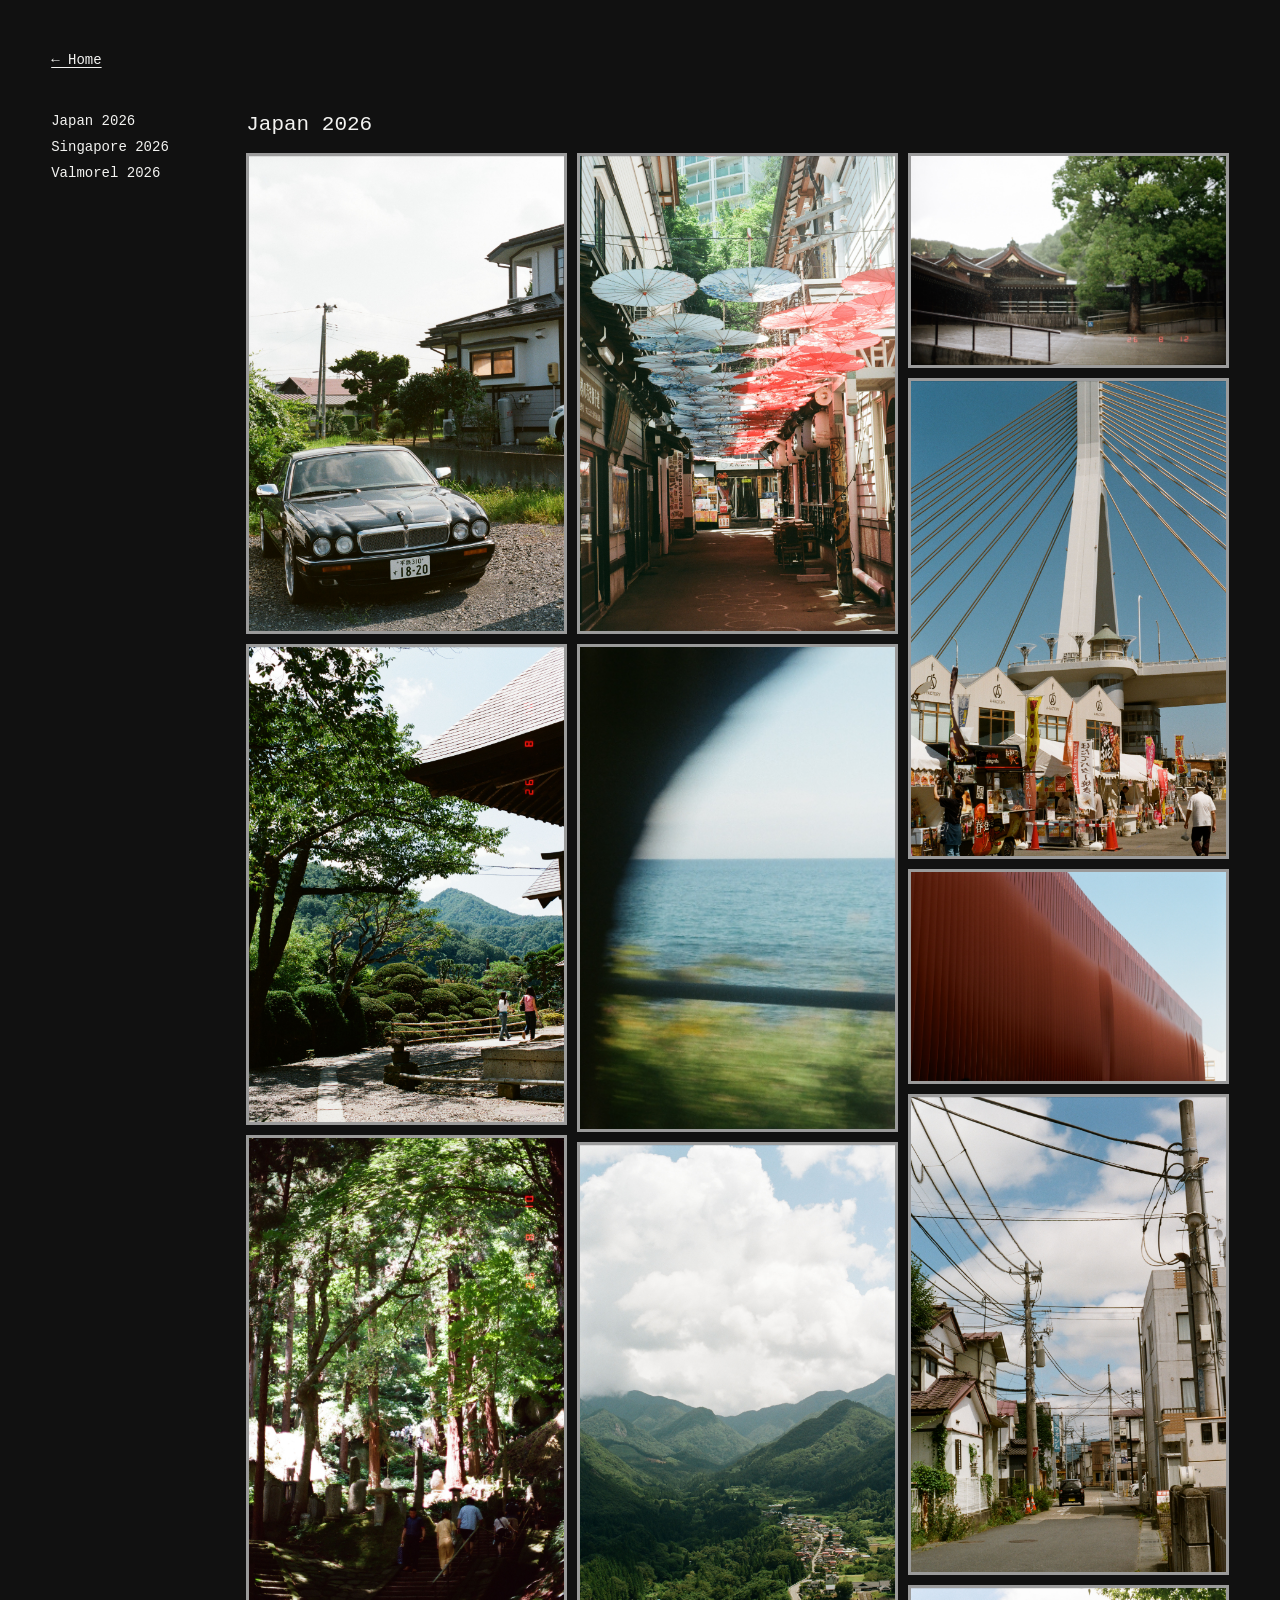
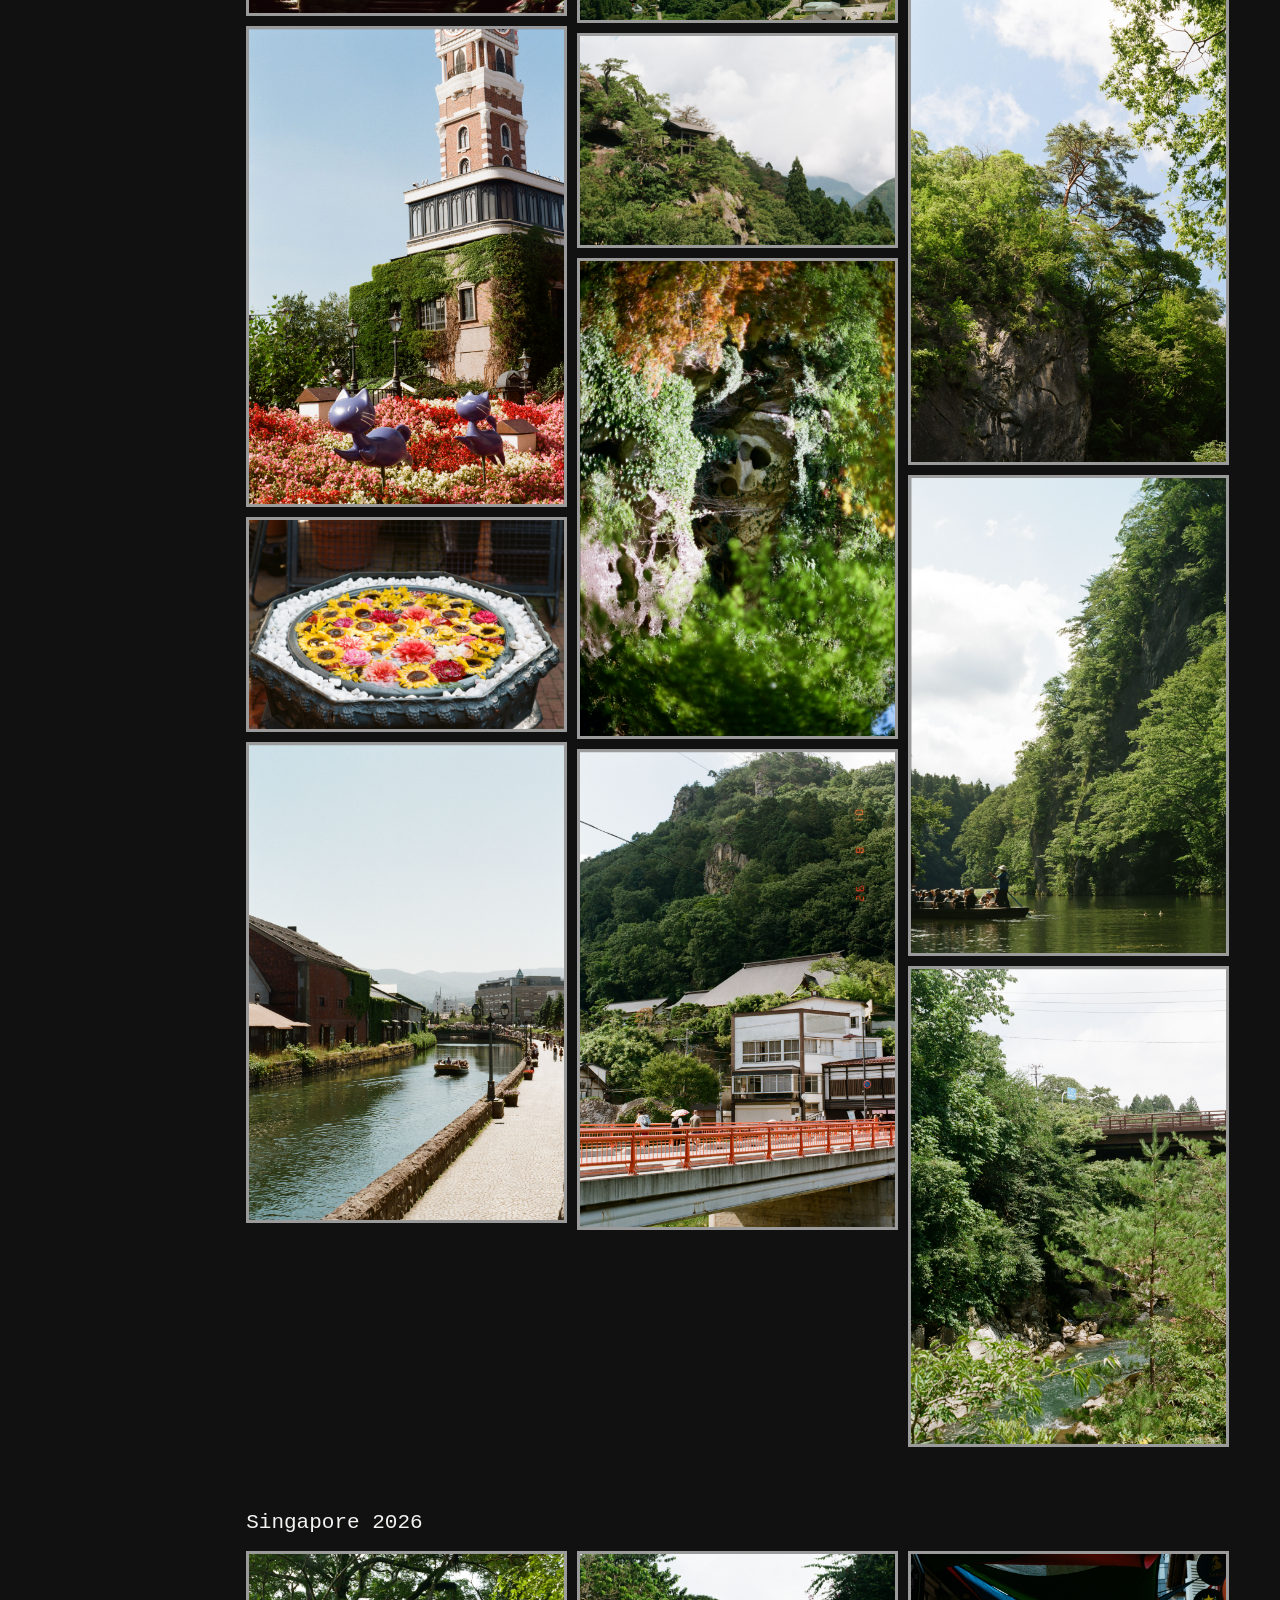
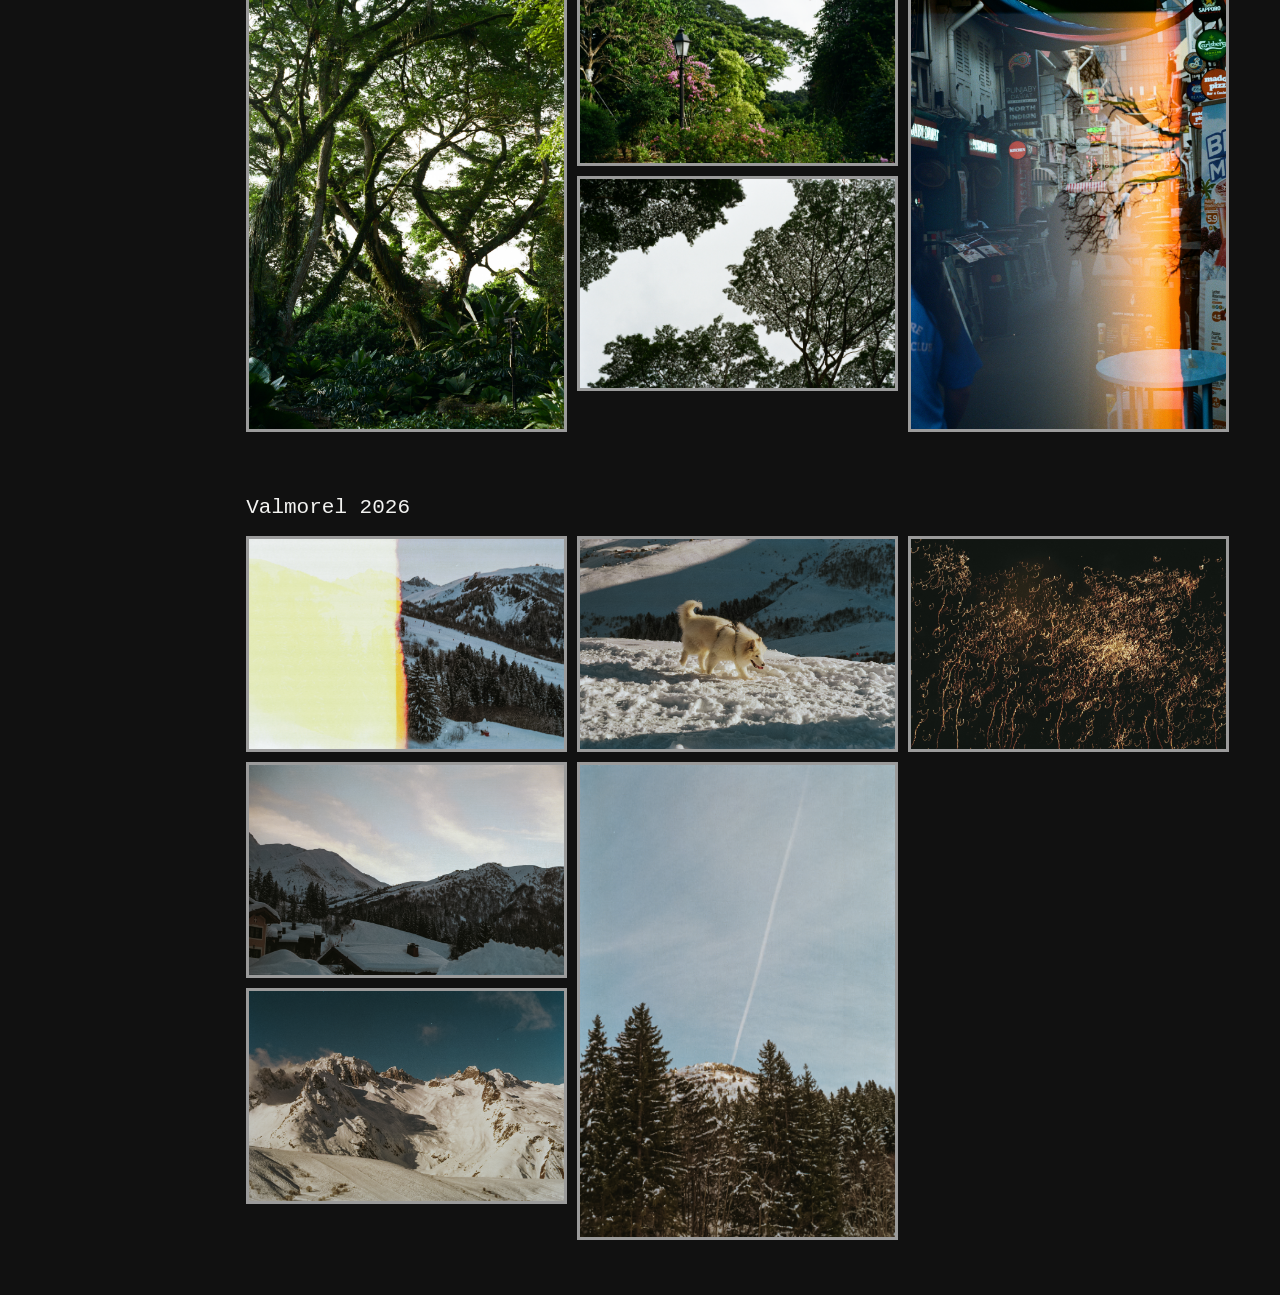
==== photos/index.html @ f501986d "new version" ====
<!doctype html>
<html lang="en">
  <head>
    <meta charset="utf-8" />
    <meta name="viewport" content="width=device-width, initial-scale=1" />
    <meta name="description" content="An ongoing collection of photos by Leonardo Santos." />
    <title>Photos | Leonardo Santos</title>
    <link rel="stylesheet" href="../style.css" />
  </head>
  <body class="photos-page">
    <main class="photos-shell">
      <a class="photos-back" href="../">← Home</a>
      <div class="photos-layout">
        <aside class="photos-sidebar" aria-label="Photo albums"><nav><a href="#japan">Japan 2026</a><a href="#singapore">Singapore 2026</a><a href="#valmorel">Valmorel 2026</a></nav></aside>
        <section class="albums" aria-label="Photos">
          <article class="album" id="japan">
            <h1>Japan 2026</h1>
            <div class="photo-grid">
              <button class="photo-button" type="button"><img src="japan2026/000030840003.jpeg" alt="Japan 2026, photograph 1" loading="lazy" /></button>
              <button class="photo-button" type="button"><img src="japan2026/000030840032.jpeg" alt="Japan 2026, photograph 2" loading="lazy" /></button>
              <button class="photo-button" type="button"><img src="japan2026/000030840033.jpeg" alt="Japan 2026, photograph 3" loading="lazy" /></button>
              <button class="photo-button" type="button"><img src="japan2026/000030850004.jpeg" alt="Japan 2026, photograph 4" loading="lazy" /></button>
              <button class="photo-button" type="button"><img src="japan2026/000030850005.jpg" alt="Japan 2026 photograph" loading="lazy" /></button>
              <button class="photo-button" type="button"><img src="japan2026/000030850023.jpeg" alt="Japan 2026, photograph 5" loading="lazy" /></button>
              <button class="photo-button" type="button"><img src="japan2026/000030850024.jpeg" alt="Japan 2026, photograph 6" loading="lazy" /></button>
              <button class="photo-button" type="button"><img src="japan2026/000030850027.jpg" alt="Japan 2026 photograph" loading="lazy" /></button>
              <button class="photo-button" type="button"><img src="japan2026/000030860006.jpeg" alt="Japan 2026, photograph 7" loading="lazy" /></button>
              <button class="photo-button" type="button"><img src="japan2026/000030860005.jpg" alt="Japan 2026 photograph" loading="lazy" /></button>
              <button class="photo-button" type="button"><img src="japan2026/000030860012.jpeg" alt="Japan 2026, photograph 8" loading="lazy" /></button>
              <button class="photo-button" type="button"><img src="japan2026/000030860016.jpeg" alt="Japan 2026, photograph 9" loading="lazy" /></button>
              <button class="photo-button" type="button"><img src="japan2026/000030860022.jpg" alt="Japan 2026 photograph" loading="lazy" /></button>
              <button class="photo-button" type="button"><img src="japan2026/000030870004.jpeg" alt="Japan 2026, photograph 10" loading="lazy" /></button>
              <button class="photo-button" type="button"><img src="japan2026/000030870002.jpg" alt="Japan 2026 photograph" loading="lazy" /></button>
              <button class="photo-button" type="button"><img src="japan2026/000030870008.jpeg" alt="Japan 2026, photograph 11" loading="lazy" /></button>
              <button class="photo-button" type="button"><img src="japan2026/000030870015.jpeg" alt="Japan 2026, photograph 12" loading="lazy" /></button>
              <button class="photo-button" type="button"><img src="japan2026/000030870017.jpeg" alt="Japan 2026, photograph 13" loading="lazy" /></button>
              <button class="photo-button" type="button"><img src="japan2026/000030870021.jpeg" alt="Japan 2026, photograph 14" loading="lazy" /></button>
            </div>
          </article>
          <article class="album" id="singapore">
            <h1>Singapore 2026</h1>
            <div class="photo-grid">
              <button class="photo-button" type="button"><img src="singapore2026/002096350004.jpg" alt="Singapore 2026, photograph 1" loading="lazy" /></button>
              <button class="photo-button" type="button"><img src="singapore2026/002096350007.jpg" alt="Singapore 2026, photograph 2" loading="lazy" /></button>
              <button class="photo-button" type="button"><img src="singapore2026/002096350013.jpg" alt="Singapore 2026, photograph 3" loading="lazy" /></button>
              <button class="photo-button" type="button"><img src="singapore2026/002096350025.jpg" alt="Singapore 2026, photograph 4" loading="lazy" /></button>
            </div>
          </article>
          <article class="album" id="valmorel">
            <h1>Valmorel 2026</h1>
            <div class="photo-grid">
              <button class="photo-button" type="button"><img src="valmorel2026/002.jpg" alt="Valmorel 2026, photograph 1" loading="lazy" /></button>
              <button class="photo-button" type="button"><img src="valmorel2026/006.jpg" alt="Valmorel 2026, photograph 2" loading="lazy" /></button>
              <button class="photo-button" type="button"><img src="valmorel2026/007.jpg" alt="Valmorel 2026, photograph 3" loading="lazy" /></button>
              <button class="photo-button" type="button"><img src="valmorel2026/011.jpg" alt="Valmorel 2026, photograph 4" loading="lazy" /></button>
              <button class="photo-button" type="button"><img src="valmorel2026/024.jpg" alt="Valmorel 2026, photograph 5" loading="lazy" /></button>
              <button class="photo-button" type="button"><img src="valmorel2026/032.jpg" alt="Valmorel 2026, photograph 6" loading="lazy" /></button>
            </div>
          </article>
        </section>
      </div>
    </main>
    <dialog class="photo-viewer" aria-label="Photo viewer"><button class="viewer-close" type="button" aria-label="Close">×</button><button class="viewer-previous" type="button" aria-label="Previous photo">←</button><img src="" alt="" /><button class="viewer-next" type="button" aria-label="Next photo">→</button></dialog>
    <script src="../app.js"></script>
  </body>
</html>
---- style.css ----
@import url("https://cdn.jsdelivr.net/npm/@fontsource/iosevka@5.2.5/400.css");

* { box-sizing: border-box; }
html, body { min-height: 100%; }
body { margin: 0; background: #000; color: #fff; font-family: "Iosevka", monospace; }
a { color: inherit; }
main { min-height: 100svh; display: grid; place-items: center; padding: 32px; }
.portfolio-row { display: flex; align-items: center; gap: 32px; }
.portfolio-frame { position: relative; width: min(75svh, 960px); aspect-ratio: 3 / 4; overflow: hidden; }
.portfolio-frame > img { display: block; width: 100%; height: 100%; object-fit: cover; }
/* These transparent links sit over the words in the portfolio image. Adjust their positions when you replace the placeholder image. */
.portfolio-links { position: absolute; inset: 0; color: transparent; user-select: none; }
.portfolio-links h1, .portfolio-links h2, .portfolio-links p { position: absolute; margin: 0; color: transparent; }
.hit { position: absolute; display: block; color: transparent; outline-offset: 3px; }
.hit:focus-visible { outline: 2px solid #4b82ff; background: rgba(75,130,255,.22); }
.work-one { left: 17%; top: 35%; width: 75%; height: 6%; }
.work-two { left: 17%; top: 41%; width: 68%; height: 5%; }
.project-one { left: 17%; top: 50%; width: 75%; height: 5%; }
.project-two { left: 17%; top: 55%; width: 75%; height: 7%; }
.contact { left: 17%; top: 67%; width: 62%; height: 5%; }
.github { left: 17%; top: 72%; width: 42%; height: 5%; }
.photo-link { margin: 0; font-size: 18px; }
.photo-link a { text-underline-offset: 4px; }
.photo-link a:hover { color: #bbb; }
/* Photos: plain albums. */
.photos-page { display:block; padding:clamp(18px,4vw,52px); background:#111; color:#f3f3f1; font-family:"Iosevka",monospace; }.photos-shell { display:block; min-height:0; max-width:1200px; padding:0; margin:0 auto; }.photos-back { font-size:14px; color:#f3f3f1; text-underline-offset:3px; }.photos-layout { display:grid; grid-template-columns:150px minmax(0,1fr); gap:45px; margin-top:44px; }.photos-sidebar nav { position:sticky; top:25px; display:grid; gap:10px; }.photos-sidebar a { width:max-content; font-size:14px; color:#f3f3f1; text-decoration:none; }.photos-sidebar a:hover { text-decoration:underline; text-underline-offset:3px; }.albums { display:grid; gap:64px; }.album h1 { margin:0 0 17px; font:normal 21px "Iosevka",monospace; }.photo-grid { columns:3 200px; column-gap:10px; }.photo-button { display:block; width:100%; break-inside:avoid; margin:0 0 10px; padding:0; border:3px solid rgba(255,255,255,.58); background:none; cursor:pointer; }.photo-button img { display:block; width:100%; height:auto; aspect-ratio:auto; object-fit:contain; transition:opacity .2s ease; }.photo-button:hover img { opacity:.78; }.photo-viewer { width:100%; height:100%; max-width:none; max-height:none; margin:0; padding:56px; border:0; background:transparent; color:#fff; }.photo-viewer[open] { display:grid; place-items:center; }.photo-viewer::backdrop { background:rgba(15,15,15,.55); backdrop-filter:blur(3px); animation:viewer-backdrop .22s ease-out; }.photo-viewer[open] img { animation:viewer-image .25s cubic-bezier(.2,.7,.2,1); }.photo-viewer img { display:block; width:auto; height:auto; max-width:100%; max-height:calc(100svh - 112px); margin:0; border:3px solid rgba(255,255,255,.82); box-shadow:0 12px 42px rgba(0,0,0,.28); }.photo-viewer button { position:fixed; border:0; background:transparent; color:#fff; font:22px "Iosevka",monospace; cursor:pointer; opacity:.82; transition:opacity .15s ease,transform .15s ease; }.photo-viewer button:hover { opacity:1; transform:scale(1.08); }.viewer-close { top:18px; right:22px; font-size:28px!important; }.viewer-previous { left:20px; top:50%; }.viewer-next { right:20px; top:50%; } @keyframes viewer-backdrop { from { background:rgba(15,15,15,0); backdrop-filter:blur(0); } to { background:rgba(15,15,15,.55); backdrop-filter:blur(3px); } } @keyframes viewer-image { from { opacity:0; transform:scale(.985); } to { opacity:1; transform:scale(1); } } @media (prefers-reduced-motion:reduce) { .photo-button img,.photo-viewer button { transition:none; }.photo-viewer::backdrop,.photo-viewer[open] img { animation:none; } }
@media (max-width:650px) { main { padding:20px; }.portfolio-row { display:block; }.portfolio-frame { width:min(100%,480px); }.photo-link { margin:16px 0 0; }.photos-page { padding:20px; }.photos-layout { grid-template-columns:1fr; gap:30px; margin-top:30px; }.photos-sidebar nav { position:static; display:flex; gap:18px; }.albums { gap:42px; }.photo-grid { columns:2 140px; column-gap:7px; }.photo-button { margin-bottom:7px; }.photo-viewer { padding:45px 12px; }.viewer-previous { left:6px; }.viewer-next { right:6px; } }
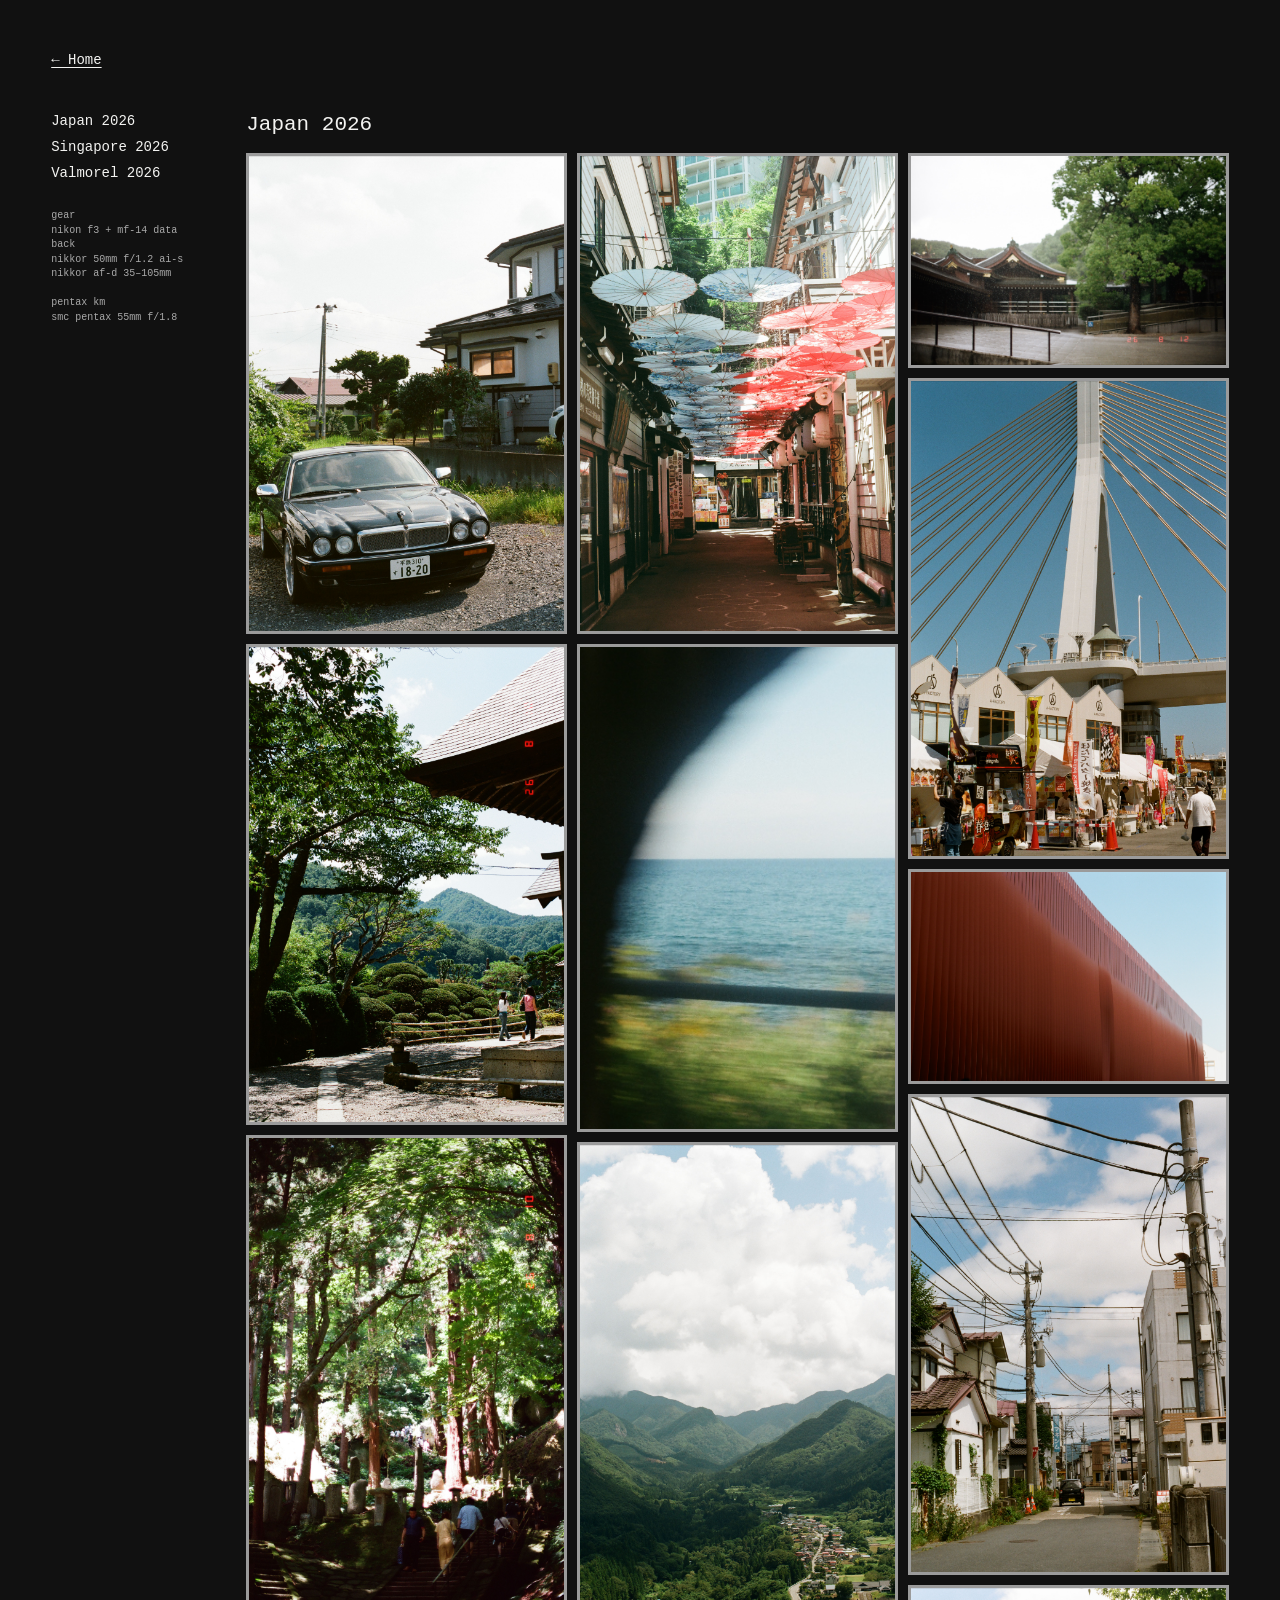
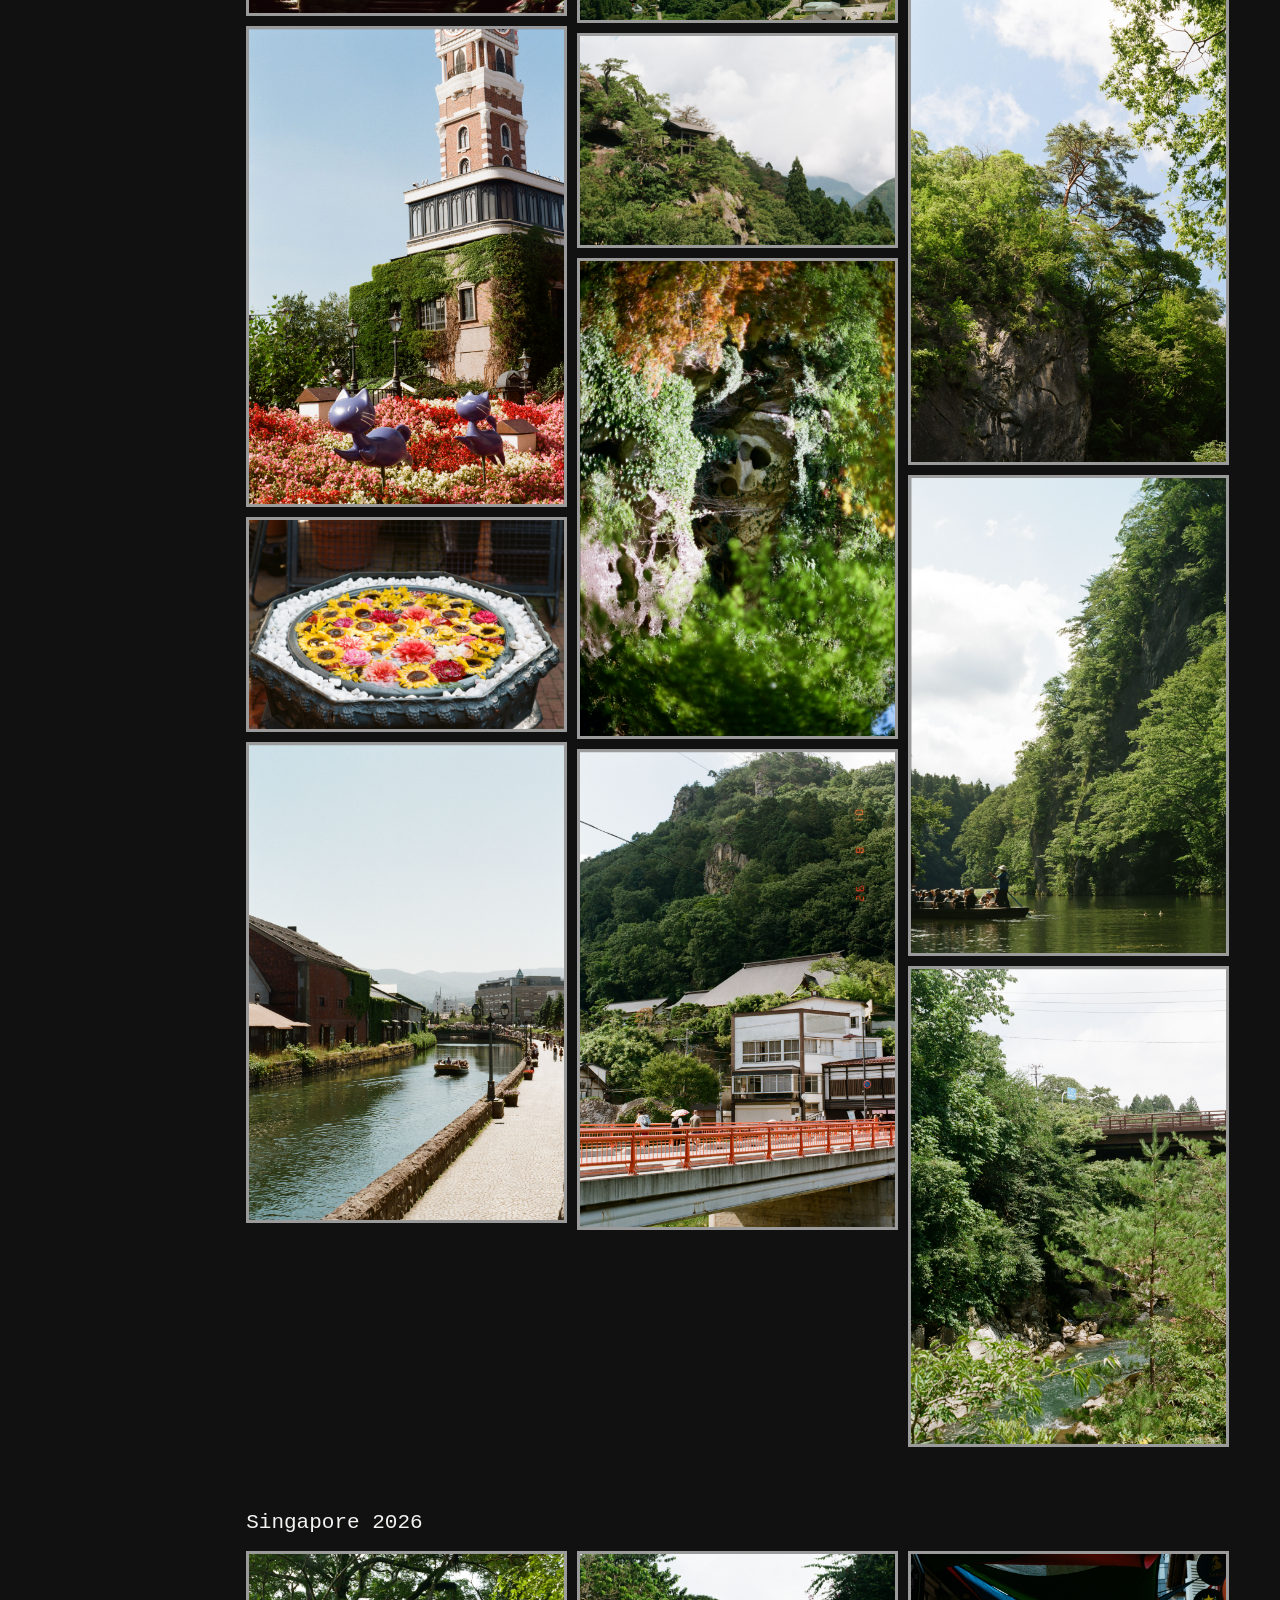
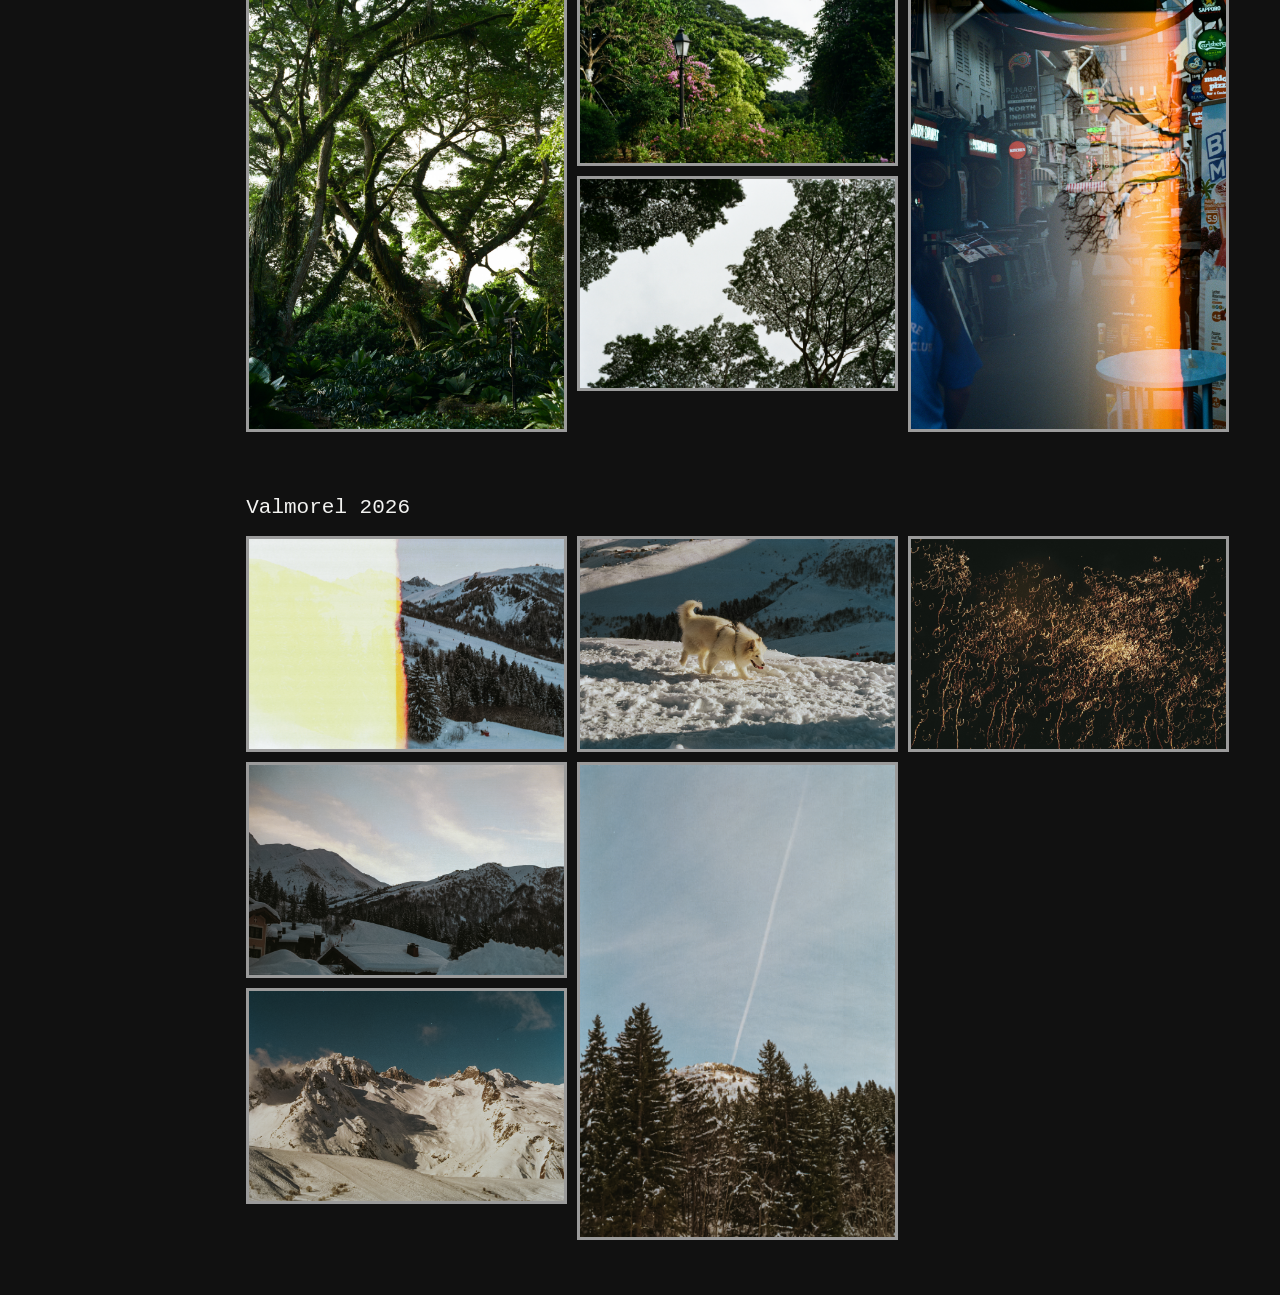
==== commit 0ed58fa6: "add camera gear" ====
--- a/photos/index.html
+++ b/photos/index.html
@@ -11,7 +11,10 @@
     <main class="photos-shell">
       <a class="photos-back" href="../">← Home</a>
       <div class="photos-layout">
-        <aside class="photos-sidebar" aria-label="Photo albums"><nav><a href="#japan">Japan 2026</a><a href="#singapore">Singapore 2026</a><a href="#valmorel">Valmorel 2026</a></nav></aside>
+        <aside class="photos-sidebar" aria-label="Photo albums">
+          <nav><a href="#japan">Japan 2026</a><a href="#singapore">Singapore 2026</a><a href="#valmorel">Valmorel 2026</a></nav>
+          <p class="gear">gear<br />nikon f3 + mf-14 data back<br />nikkor 50mm f/1.2 ai-s<br />nikkor af-d 35–105mm<br /><br />pentax km<br />smc pentax 55mm f/1.8</p>
+        </aside>
         <section class="albums" aria-label="Photos">
           <article class="album" id="japan">
             <h1>Japan 2026</h1>
--- a/style.css
+++ b/style.css
@@ -23,5 +23,5 @@
 .photo-link a { text-underline-offset: 4px; }
 .photo-link a:hover { color: #bbb; }
 /* Photos: plain albums. */
-.photos-page { display:block; padding:clamp(18px,4vw,52px); background:#111; color:#f3f3f1; font-family:"Iosevka",monospace; }.photos-shell { display:block; min-height:0; max-width:1200px; padding:0; margin:0 auto; }.photos-back { font-size:14px; color:#f3f3f1; text-underline-offset:3px; }.photos-layout { display:grid; grid-template-columns:150px minmax(0,1fr); gap:45px; margin-top:44px; }.photos-sidebar nav { position:sticky; top:25px; display:grid; gap:10px; }.photos-sidebar a { width:max-content; font-size:14px; color:#f3f3f1; text-decoration:none; }.photos-sidebar a:hover { text-decoration:underline; text-underline-offset:3px; }.albums { display:grid; gap:64px; }.album h1 { margin:0 0 17px; font:normal 21px "Iosevka",monospace; }.photo-grid { columns:3 200px; column-gap:10px; }.photo-button { display:block; width:100%; break-inside:avoid; margin:0 0 10px; padding:0; border:3px solid rgba(255,255,255,.58); background:none; cursor:pointer; }.photo-button img { display:block; width:100%; height:auto; aspect-ratio:auto; object-fit:contain; transition:opacity .2s ease; }.photo-button:hover img { opacity:.78; }.photo-viewer { width:100%; height:100%; max-width:none; max-height:none; margin:0; padding:56px; border:0; background:transparent; color:#fff; }.photo-viewer[open] { display:grid; place-items:center; }.photo-viewer::backdrop { background:rgba(15,15,15,.55); backdrop-filter:blur(3px); animation:viewer-backdrop .22s ease-out; }.photo-viewer[open] img { animation:viewer-image .25s cubic-bezier(.2,.7,.2,1); }.photo-viewer img { display:block; width:auto; height:auto; max-width:100%; max-height:calc(100svh - 112px); margin:0; border:3px solid rgba(255,255,255,.82); box-shadow:0 12px 42px rgba(0,0,0,.28); }.photo-viewer button { position:fixed; border:0; background:transparent; color:#fff; font:22px "Iosevka",monospace; cursor:pointer; opacity:.82; transition:opacity .15s ease,transform .15s ease; }.photo-viewer button:hover { opacity:1; transform:scale(1.08); }.viewer-close { top:18px; right:22px; font-size:28px!important; }.viewer-previous { left:20px; top:50%; }.viewer-next { right:20px; top:50%; } @keyframes viewer-backdrop { from { background:rgba(15,15,15,0); backdrop-filter:blur(0); } to { background:rgba(15,15,15,.55); backdrop-filter:blur(3px); } } @keyframes viewer-image { from { opacity:0; transform:scale(.985); } to { opacity:1; transform:scale(1); } } @media (prefers-reduced-motion:reduce) { .photo-button img,.photo-viewer button { transition:none; }.photo-viewer::backdrop,.photo-viewer[open] img { animation:none; } }
-@media (max-width:650px) { main { padding:20px; }.portfolio-row { display:block; }.portfolio-frame { width:min(100%,480px); }.photo-link { margin:16px 0 0; }.photos-page { padding:20px; }.photos-layout { grid-template-columns:1fr; gap:30px; margin-top:30px; }.photos-sidebar nav { position:static; display:flex; gap:18px; }.albums { gap:42px; }.photo-grid { columns:2 140px; column-gap:7px; }.photo-button { margin-bottom:7px; }.photo-viewer { padding:45px 12px; }.viewer-previous { left:6px; }.viewer-next { right:6px; } }
+.photos-page { display:block; padding:clamp(18px,4vw,52px); background:#111; color:#f3f3f1; font-family:"Iosevka",monospace; }.photos-shell { display:block; min-height:0; max-width:1200px; padding:0; margin:0 auto; }.photos-back { font-size:14px; color:#f3f3f1; text-underline-offset:3px; }.photos-layout { display:grid; grid-template-columns:150px minmax(0,1fr); gap:45px; margin-top:44px; }.photos-sidebar nav { position:sticky; top:25px; display:grid; gap:10px; }.photos-sidebar a { width:max-content; font-size:14px; color:#f3f3f1; text-decoration:none; }.photos-sidebar a:hover { text-decoration:underline; text-underline-offset:3px; }.gear { margin:28px 0 0; color:#aaa; font-size:10px; line-height:1.45; }.albums { display:grid; gap:64px; }.album h1 { margin:0 0 17px; font:normal 21px "Iosevka",monospace; }.photo-grid { columns:3 200px; column-gap:10px; }.photo-button { display:block; width:100%; break-inside:avoid; margin:0 0 10px; padding:0; border:3px solid rgba(255,255,255,.58); background:none; cursor:pointer; }.photo-button img { display:block; width:100%; height:auto; aspect-ratio:auto; object-fit:contain; transition:opacity .2s ease; }.photo-button:hover img { opacity:.78; }.photo-viewer { width:100%; height:100%; max-width:none; max-height:none; margin:0; padding:56px; border:0; background:transparent; color:#fff; }.photo-viewer[open] { display:grid; grid-template-columns:1fr auto 1fr; grid-template-rows:minmax(0,1fr) auto; place-items:center; row-gap:14px; }.photo-viewer::backdrop { background:rgba(15,15,15,.55); backdrop-filter:blur(3px); animation:viewer-backdrop .22s ease-out; }.photo-viewer[open] img { animation:viewer-image .25s cubic-bezier(.2,.7,.2,1); }.photo-viewer img { display:block; grid-column:1 / -1; grid-row:1; width:auto; height:auto; max-width:100%; max-height:calc(100svh - 130px); margin:0; border:3px solid rgba(255,255,255,.82); box-shadow:0 12px 42px rgba(0,0,0,.28); }.photo-viewer button { position:fixed; border:0; background:transparent; color:#fff; font:22px "Iosevka",monospace; cursor:pointer; opacity:.82; transition:opacity .15s ease,transform .15s ease; }.photo-viewer button:hover { opacity:1; transform:scale(1.08); }.viewer-close { top:18px; right:22px; font-size:28px!important; }.photo-viewer .viewer-previous,.photo-viewer .viewer-next { position:static; top:auto; right:auto; left:auto; grid-row:2; }.photo-viewer .viewer-previous { grid-column:1; justify-self:start; }.photo-viewer .viewer-next { grid-column:3; justify-self:end; } @keyframes viewer-backdrop { from { background:rgba(15,15,15,0); backdrop-filter:blur(0); } to { background:rgba(15,15,15,.55); backdrop-filter:blur(3px); } } @keyframes viewer-image { from { opacity:0; transform:scale(.985); } to { opacity:1; transform:scale(1); } } @media (prefers-reduced-motion:reduce) { .photo-button img,.photo-viewer button { transition:none; }.photo-viewer::backdrop,.photo-viewer[open] img { animation:none; } }
+@media (max-width:650px) { .home main { height:100svh; min-height:0; padding:16px; overflow:hidden; }.home .portfolio-row { display:block; }.home .portfolio-frame { width:min(74vw,calc((100svh - 78px)*.75)); }.photo-link { margin:12px 0 0; }.photos-page { padding:20px; }.photos-layout { grid-template-columns:1fr; gap:30px; margin-top:30px; }.photos-sidebar nav { position:static; display:flex; gap:18px; }.albums { gap:42px; }.photo-grid { columns:2 140px; column-gap:7px; }.photo-button { margin-bottom:7px; }.photo-viewer { padding:45px 12px; }.photo-viewer[open] { grid-template-columns:1fr 1fr; grid-template-rows:minmax(0,1fr) auto; row-gap:14px; }.photo-viewer img { grid-column:1 / -1; grid-row:1; max-height:calc(100svh - 130px); }.photo-viewer .viewer-previous,.photo-viewer .viewer-next { position:static; top:auto; right:auto; left:auto; grid-row:2; }.photo-viewer .viewer-previous { grid-column:1; justify-self:start; }.photo-viewer .viewer-next { grid-column:2; justify-self:end; } }
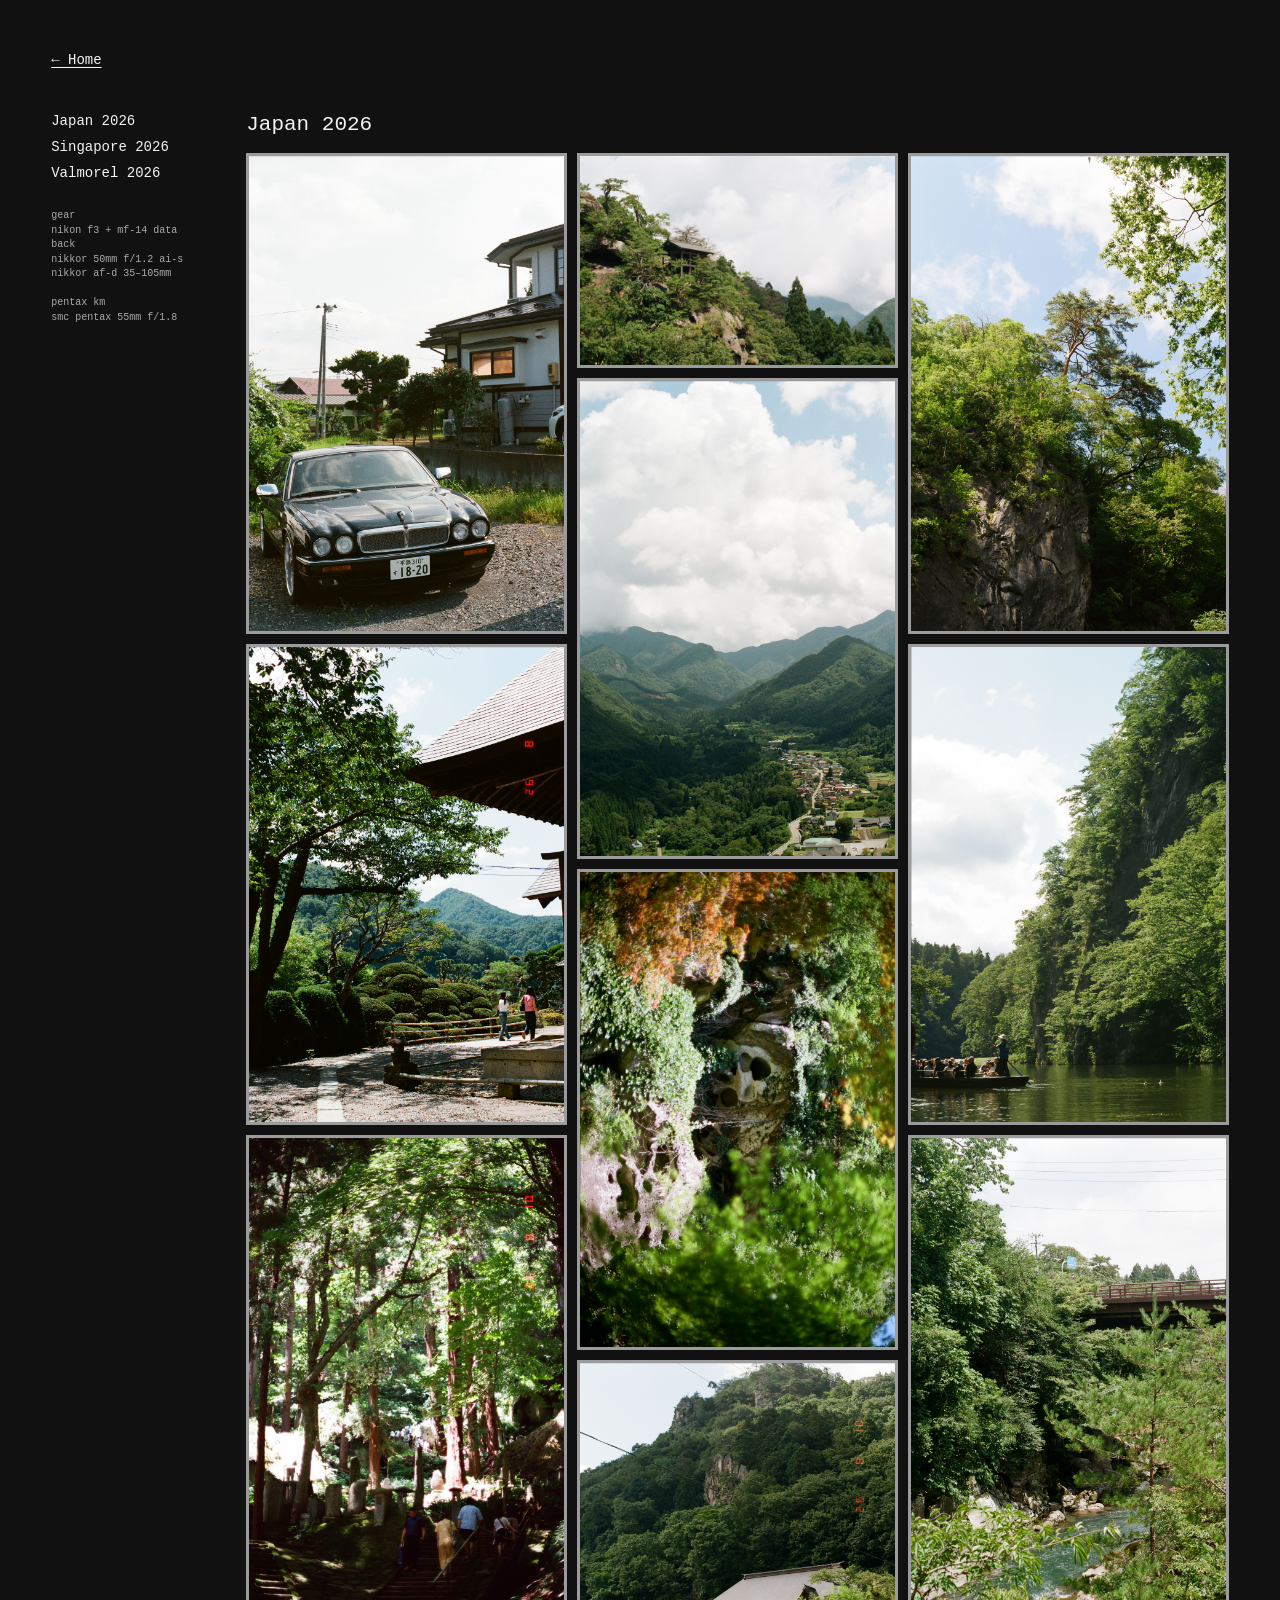
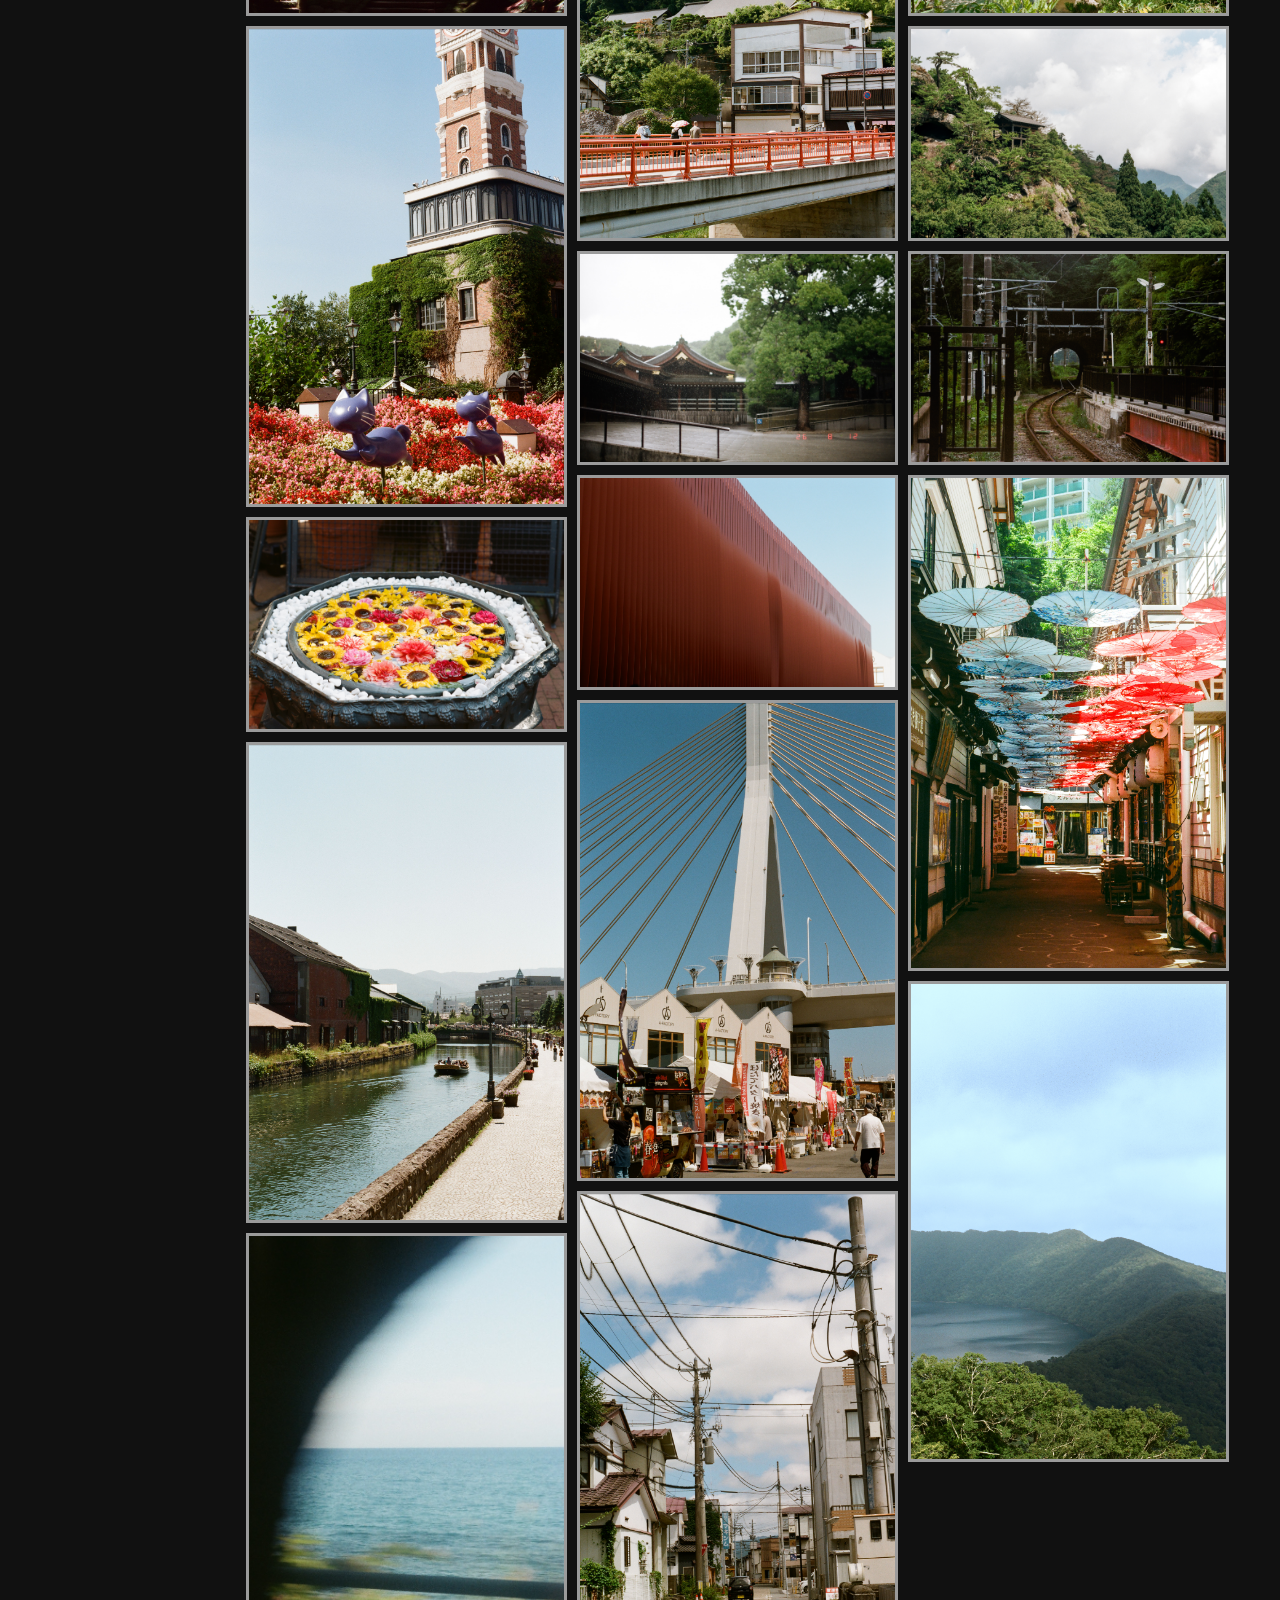
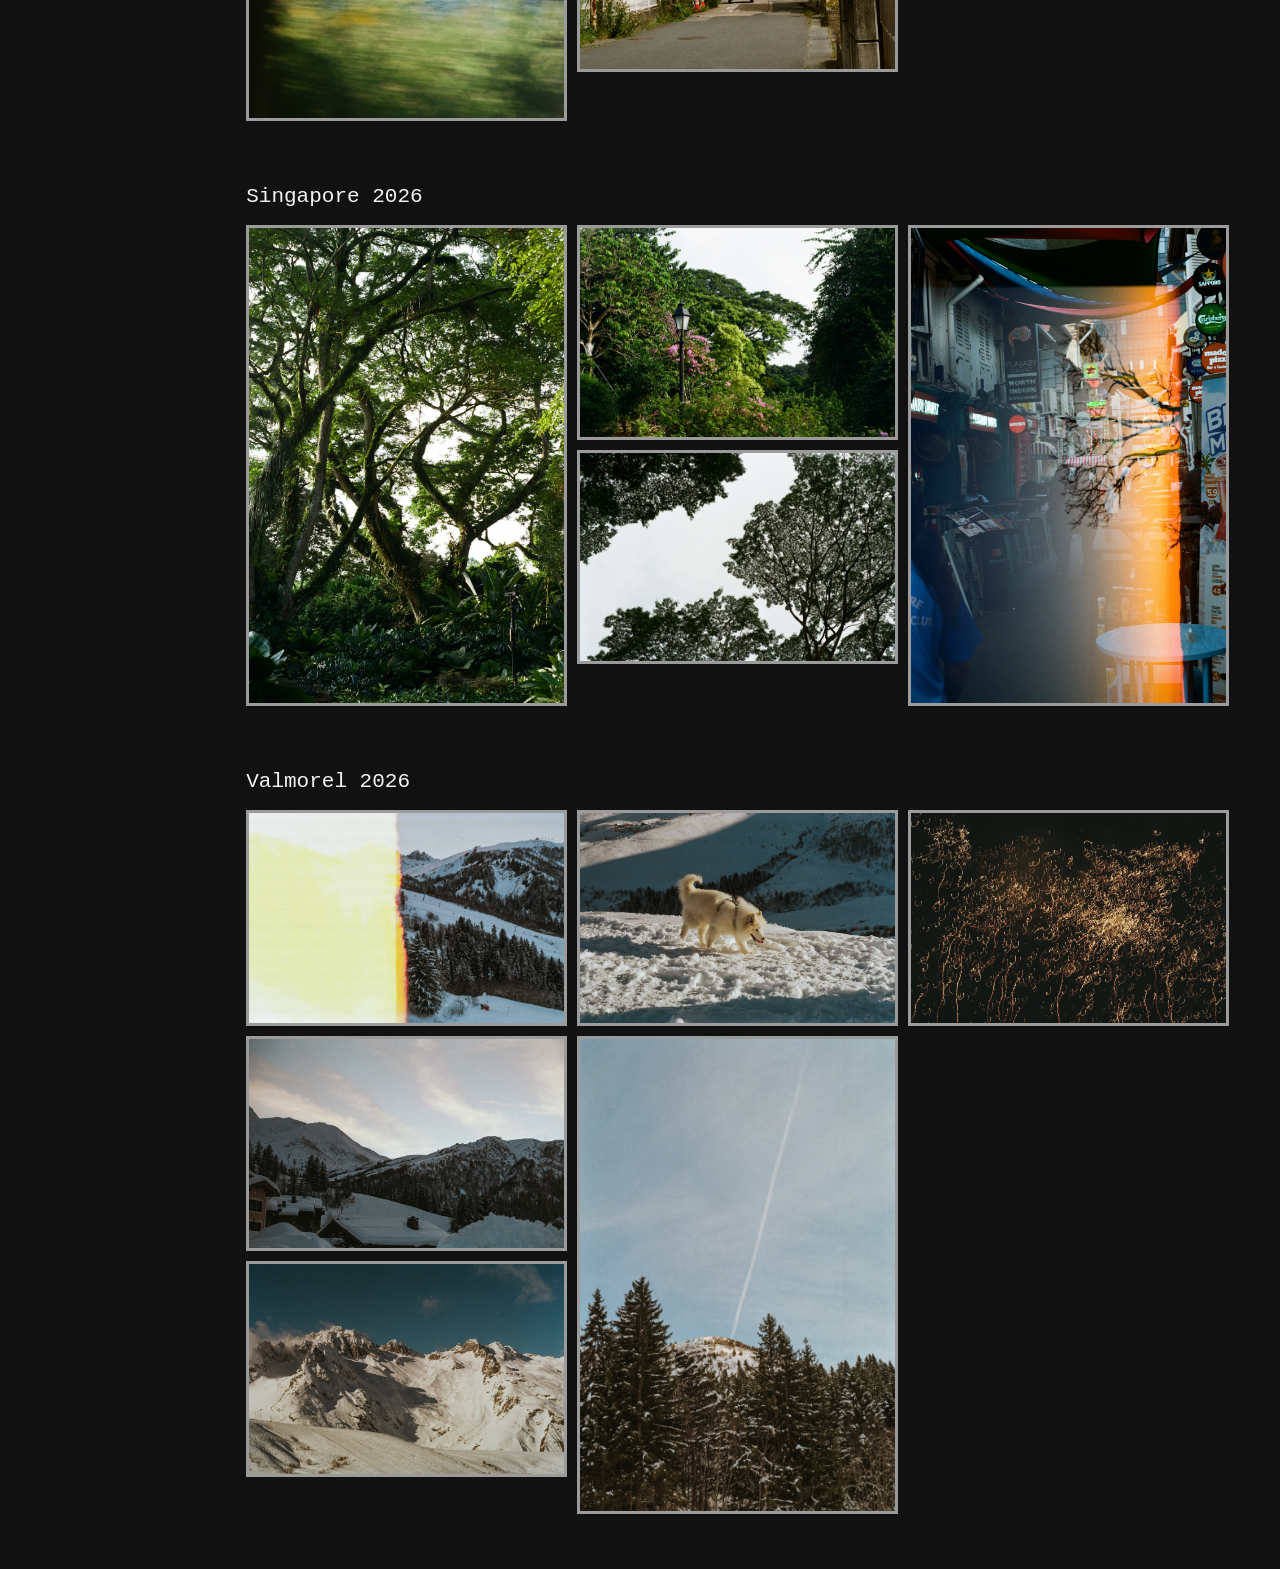
==== commit c734289e: "build photo list with script instead" ====
--- a/photos/index.html
+++ b/photos/index.html
@@ -12,55 +12,10 @@
       <a class="photos-back" href="../">← Home</a>
       <div class="photos-layout">
         <aside class="photos-sidebar" aria-label="Photo albums">
-          <nav><a href="#japan">Japan 2026</a><a href="#singapore">Singapore 2026</a><a href="#valmorel">Valmorel 2026</a></nav>
+          <nav></nav>
           <p class="gear">gear<br />nikon f3 + mf-14 data back<br />nikkor 50mm f/1.2 ai-s<br />nikkor af-d 35–105mm<br /><br />pentax km<br />smc pentax 55mm f/1.8</p>
         </aside>
-        <section class="albums" aria-label="Photos">
-          <article class="album" id="japan">
-            <h1>Japan 2026</h1>
-            <div class="photo-grid">
-              <button class="photo-button" type="button"><img src="japan2026/000030840003.jpeg" alt="Japan 2026, photograph 1" loading="lazy" /></button>
-              <button class="photo-button" type="button"><img src="japan2026/000030840032.jpeg" alt="Japan 2026, photograph 2" loading="lazy" /></button>
-              <button class="photo-button" type="button"><img src="japan2026/000030840033.jpeg" alt="Japan 2026, photograph 3" loading="lazy" /></button>
-              <button class="photo-button" type="button"><img src="japan2026/000030850004.jpeg" alt="Japan 2026, photograph 4" loading="lazy" /></button>
-              <button class="photo-button" type="button"><img src="japan2026/000030850005.jpg" alt="Japan 2026 photograph" loading="lazy" /></button>
-              <button class="photo-button" type="button"><img src="japan2026/000030850023.jpeg" alt="Japan 2026, photograph 5" loading="lazy" /></button>
-              <button class="photo-button" type="button"><img src="japan2026/000030850024.jpeg" alt="Japan 2026, photograph 6" loading="lazy" /></button>
-              <button class="photo-button" type="button"><img src="japan2026/000030850027.jpg" alt="Japan 2026 photograph" loading="lazy" /></button>
-              <button class="photo-button" type="button"><img src="japan2026/000030860006.jpeg" alt="Japan 2026, photograph 7" loading="lazy" /></button>
-              <button class="photo-button" type="button"><img src="japan2026/000030860005.jpg" alt="Japan 2026 photograph" loading="lazy" /></button>
-              <button class="photo-button" type="button"><img src="japan2026/000030860012.jpeg" alt="Japan 2026, photograph 8" loading="lazy" /></button>
-              <button class="photo-button" type="button"><img src="japan2026/000030860016.jpeg" alt="Japan 2026, photograph 9" loading="lazy" /></button>
-              <button class="photo-button" type="button"><img src="japan2026/000030860022.jpg" alt="Japan 2026 photograph" loading="lazy" /></button>
-              <button class="photo-button" type="button"><img src="japan2026/000030870004.jpeg" alt="Japan 2026, photograph 10" loading="lazy" /></button>
-              <button class="photo-button" type="button"><img src="japan2026/000030870002.jpg" alt="Japan 2026 photograph" loading="lazy" /></button>
-              <button class="photo-button" type="button"><img src="japan2026/000030870008.jpeg" alt="Japan 2026, photograph 11" loading="lazy" /></button>
-              <button class="photo-button" type="button"><img src="japan2026/000030870015.jpeg" alt="Japan 2026, photograph 12" loading="lazy" /></button>
-              <button class="photo-button" type="button"><img src="japan2026/000030870017.jpeg" alt="Japan 2026, photograph 13" loading="lazy" /></button>
-              <button class="photo-button" type="button"><img src="japan2026/000030870021.jpeg" alt="Japan 2026, photograph 14" loading="lazy" /></button>
-            </div>
-          </article>
-          <article class="album" id="singapore">
-            <h1>Singapore 2026</h1>
-            <div class="photo-grid">
-              <button class="photo-button" type="button"><img src="singapore2026/002096350004.jpg" alt="Singapore 2026, photograph 1" loading="lazy" /></button>
-              <button class="photo-button" type="button"><img src="singapore2026/002096350007.jpg" alt="Singapore 2026, photograph 2" loading="lazy" /></button>
-              <button class="photo-button" type="button"><img src="singapore2026/002096350013.jpg" alt="Singapore 2026, photograph 3" loading="lazy" /></button>
-              <button class="photo-button" type="button"><img src="singapore2026/002096350025.jpg" alt="Singapore 2026, photograph 4" loading="lazy" /></button>
-            </div>
-          </article>
-          <article class="album" id="valmorel">
-            <h1>Valmorel 2026</h1>
-            <div class="photo-grid">
-              <button class="photo-button" type="button"><img src="valmorel2026/002.jpg" alt="Valmorel 2026, photograph 1" loading="lazy" /></button>
-              <button class="photo-button" type="button"><img src="valmorel2026/006.jpg" alt="Valmorel 2026, photograph 2" loading="lazy" /></button>
-              <button class="photo-button" type="button"><img src="valmorel2026/007.jpg" alt="Valmorel 2026, photograph 3" loading="lazy" /></button>
-              <button class="photo-button" type="button"><img src="valmorel2026/011.jpg" alt="Valmorel 2026, photograph 4" loading="lazy" /></button>
-              <button class="photo-button" type="button"><img src="valmorel2026/024.jpg" alt="Valmorel 2026, photograph 5" loading="lazy" /></button>
-              <button class="photo-button" type="button"><img src="valmorel2026/032.jpg" alt="Valmorel 2026, photograph 6" loading="lazy" /></button>
-            </div>
-          </article>
-        </section>
+        <section class="albums" aria-label="Photos"></section>
       </div>
     </main>
     <dialog class="photo-viewer" aria-label="Photo viewer"><button class="viewer-close" type="button" aria-label="Close">×</button><button class="viewer-previous" type="button" aria-label="Previous photo">←</button><img src="" alt="" /><button class="viewer-next" type="button" aria-label="Next photo">→</button></dialog>
